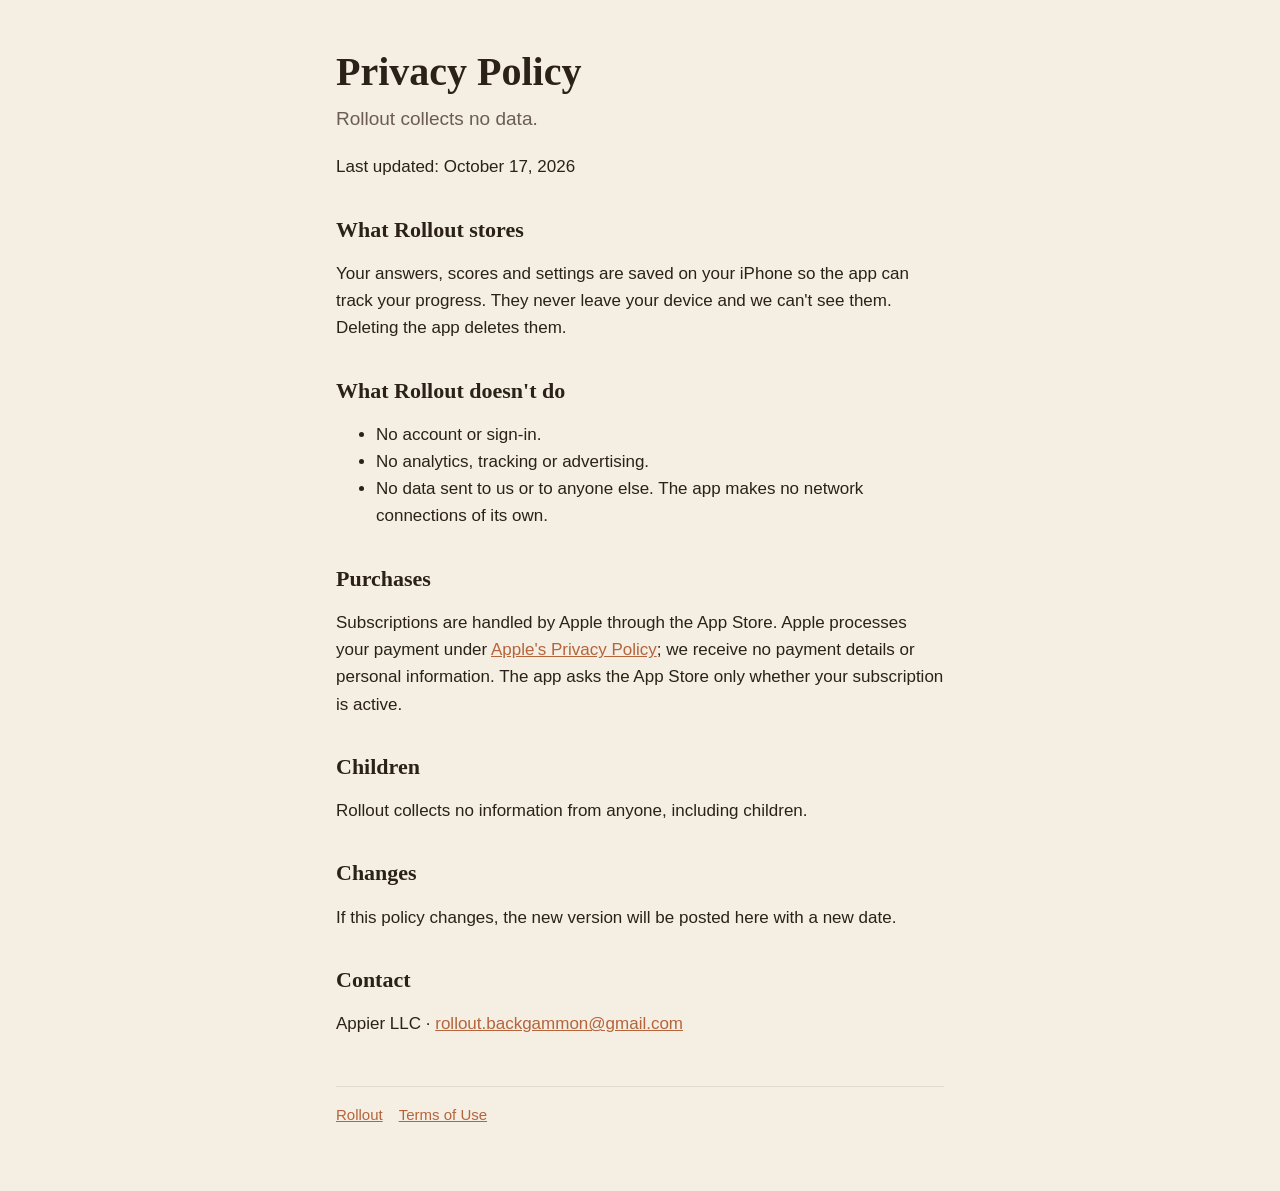
==== privacy.html @ bfbec6b2 "Add files via upload" ====
<!doctype html>
<html lang="en">
<head>
<meta charset="utf-8">
<meta name="viewport" content="width=device-width, initial-scale=1">
<title>Rollout · Privacy Policy</title>
<link rel="stylesheet" href="style.css">
</head>
<body>
<main>
<h1>Privacy Policy</h1>
<p class="lead">Rollout collects no data.</p>

<p>Last updated: October 17, 2026</p>

<h2>What Rollout stores</h2>
<p>Your answers, scores and settings are saved on your iPhone so the app can track your progress. They never leave your device and we can't see them. Deleting the app deletes them.</p>

<h2>What Rollout doesn't do</h2>
<ul>
  <li>No account or sign-in.</li>
  <li>No analytics, tracking or advertising.</li>
  <li>No data sent to us or to anyone else. The app makes no network connections of its own.</li>
</ul>

<h2>Purchases</h2>
<p>Subscriptions are handled by Apple through the App Store. Apple processes your payment under <a href="https://www.apple.com/legal/privacy/">Apple's Privacy Policy</a>; we receive no payment details or personal information. The app asks the App Store only whether your subscription is active.</p>

<h2>Children</h2>
<p>Rollout collects no information from anyone, including children.</p>

<h2>Changes</h2>
<p>If this policy changes, the new version will be posted here with a new date.</p>

<h2>Contact</h2>
<p>Appier LLC · <a href="mailto:rollout.backgammon@gmail.com">rollout.backgammon@gmail.com</a></p>

<nav><a href="index.html">Rollout</a><a href="https://www.apple.com/legal/internet-services/itunes/dev/stdeula/">Terms of Use</a></nav>
</main>
</body>
</html>
---- style.css ----
:root { --bg: #F4EEE3; --text: #2B2118; --muted: #6B5D50; --accent: #B5643B; --line: rgba(0,0,0,.08); }
@media (prefers-color-scheme: dark) { :root { --bg: #1E1712; --text: #F1E6CE; --muted: #B8A890; --accent: #D9895E; --line: rgba(255,255,255,.1); } }
* { box-sizing: border-box; }
body { margin: 0; background: var(--bg); color: var(--text); font: 17px/1.6 -apple-system, BlinkMacSystemFont, "Helvetica Neue", sans-serif; }
main { max-width: 640px; margin: 0 auto; padding: 48px 16px 64px; }
h1, h2 { font-family: "New York", Georgia, serif; font-weight: 700; line-height: 1.2; }
h1 { font-size: 40px; margin: 0 0 8px; }
h2 { font-size: 22px; margin: 36px 0 8px; }
p, li { color: var(--text); }
.lead { color: var(--muted); font-size: 19px; margin-top: 0; }
a { color: var(--accent); }
header img { width: 72px; height: 72px; border-radius: 16px; display: block; margin-bottom: 20px; }
nav { margin-top: 48px; padding-top: 16px; border-top: 1px solid var(--line); font-size: 15px; color: var(--muted); }
nav a { margin-right: 16px; }
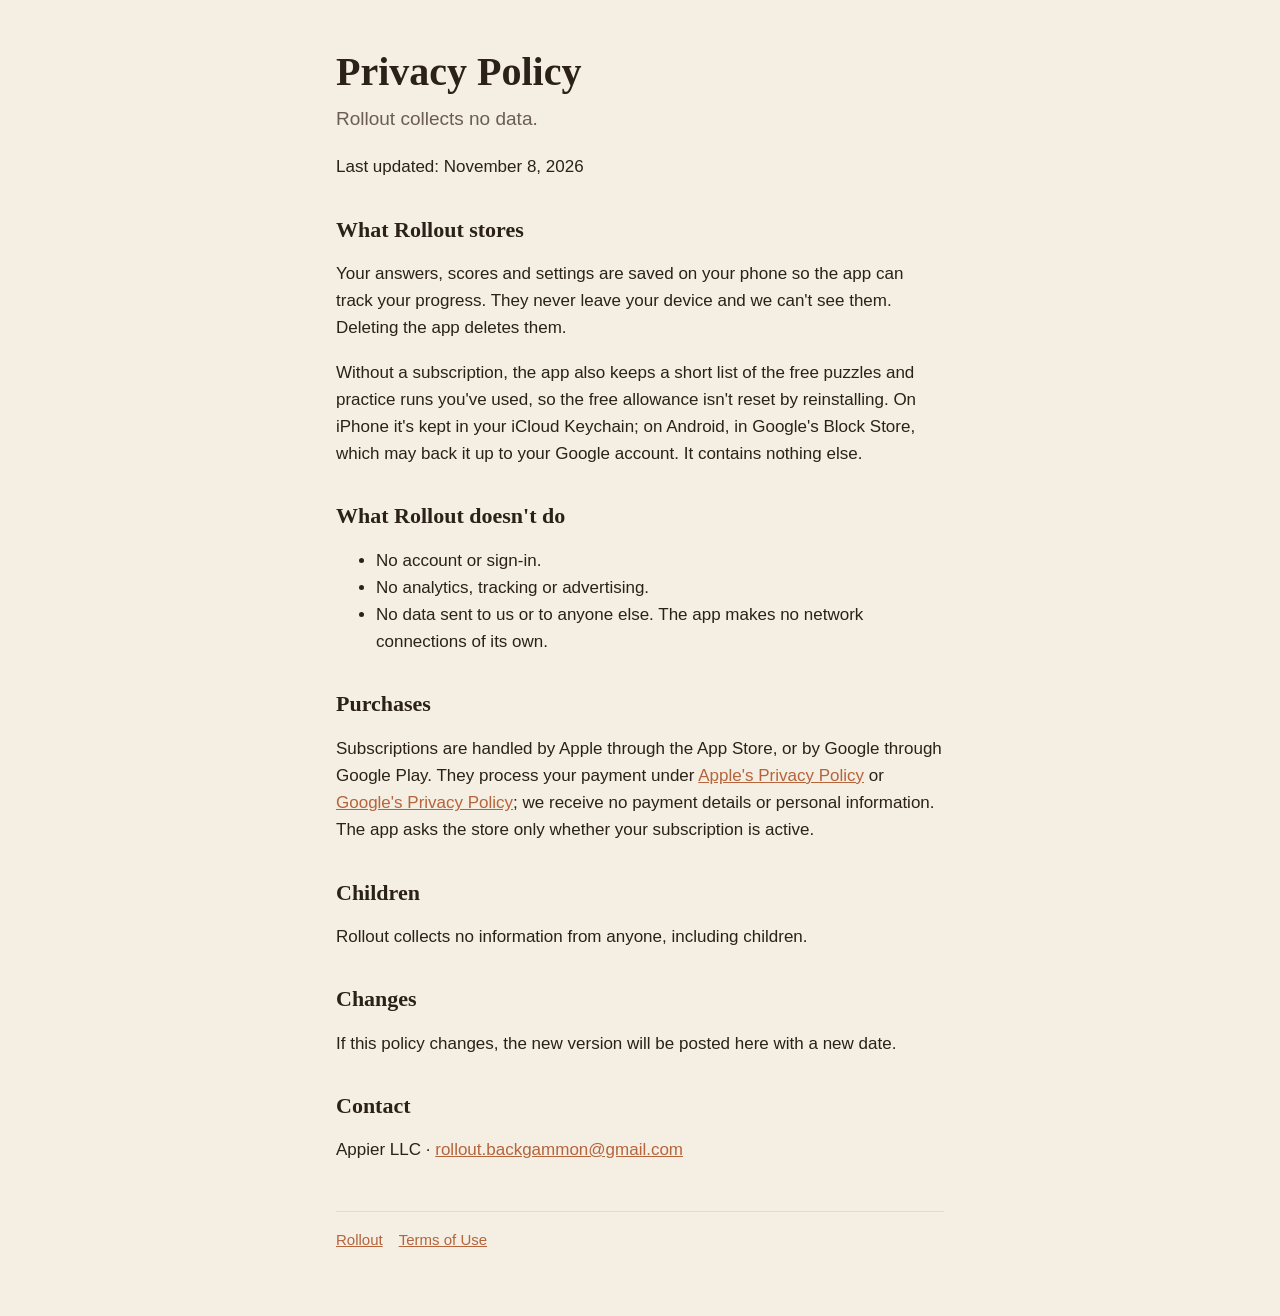
==== commit 1f01ca8f: "Add files via upload" ====
--- a/privacy.html
+++ b/privacy.html
@@ -11,10 +11,11 @@
 <h1>Privacy Policy</h1>
 <p class="lead">Rollout collects no data.</p>
 
-<p>Last updated: October 17, 2026</p>
+<p>Last updated: November 8, 2026</p>
 
 <h2>What Rollout stores</h2>
-<p>Your answers, scores and settings are saved on your iPhone so the app can track your progress. They never leave your device and we can't see them. Deleting the app deletes them.</p>
+<p>Your answers, scores and settings are saved on your phone so the app can track your progress. They never leave your device and we can't see them. Deleting the app deletes them.</p>
+<p>Without a subscription, the app also keeps a short list of the free puzzles and practice runs you've used, so the free allowance isn't reset by reinstalling. On iPhone it's kept in your iCloud Keychain; on Android, in Google's Block Store, which may back it up to your Google account. It contains nothing else.</p>
 
 <h2>What Rollout doesn't do</h2>
 <ul>
@@ -24,7 +25,7 @@
 </ul>
 
 <h2>Purchases</h2>
-<p>Subscriptions are handled by Apple through the App Store. Apple processes your payment under <a href="https://www.apple.com/legal/privacy/">Apple's Privacy Policy</a>; we receive no payment details or personal information. The app asks the App Store only whether your subscription is active.</p>
+<p>Subscriptions are handled by Apple through the App Store, or by Google through Google Play. They process your payment under <a href="https://www.apple.com/legal/privacy/">Apple's Privacy Policy</a> or <a href="https://policies.google.com/privacy">Google's Privacy Policy</a>; we receive no payment details or personal information. The app asks the store only whether your subscription is active.</p>
 
 <h2>Children</h2>
 <p>Rollout collects no information from anyone, including children.</p>
@@ -35,7 +36,7 @@
 <h2>Contact</h2>
 <p>Appier LLC · <a href="mailto:rollout.backgammon@gmail.com">rollout.backgammon@gmail.com</a></p>
 
-<nav><a href="index.html">Rollout</a><a href="https://www.apple.com/legal/internet-services/itunes/dev/stdeula/">Terms of Use</a></nav>
+<nav><a href="index.html">Rollout</a><a href="terms.html">Terms of Use</a></nav>
 </main>
 </body>
 </html>
